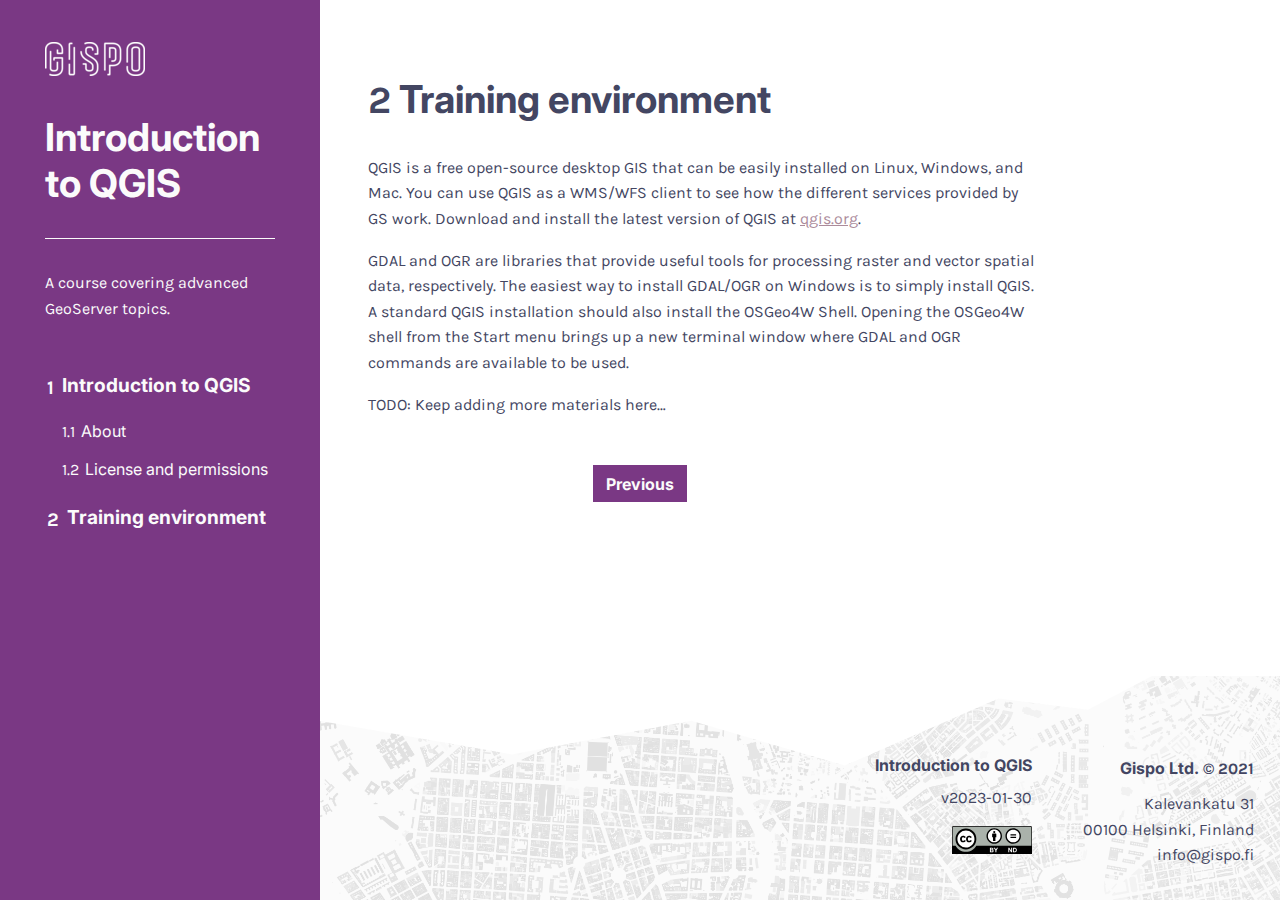
==== docs/02_env.html @ 9b4124c2 "Test output" ====
<!DOCTYPE html>
<html lang="" xml:lang="">
<head>

<!-- Based on TemplateMo 553 Xtra Blog: https://templatemo.com/tm-553-xtra-blog -->

<meta charset="utf-8" />
<meta name="generator" content="pandoc" />
<meta name="viewport" content="width=device-width, initial-scale=1" />
<meta property="og:title" content="2 Training environment | Introduction to QGIS" />
<meta property="og:type" content="book" />





<meta name="author" content="Gispo Ltd." />

<meta name="date" content="2023-01-30" />


<meta name="description" content="2 Training environment | Introduction to QGIS">

<title>2 Training environment | Introduction to QGIS</title>

<script src="libs/header-attrs-2.11/header-attrs.js"></script>
<script src="libs/accessible-code-block-0.0.1/empty-anchor.js"></script>



<link rel="stylesheet" href="custom.css" type="text/css" />

<link href="css/bootstrap.min.css" rel="stylesheet">
<link href="css/hamburgers.css" rel="stylesheet">

</head>

<body>


<div class="main-content">
<!-- special comment to mark beginning of title section for bookdown -->
<!-- bookdown comments must be in this order: title, toc, body -->

<div class="main-content-wrapper">

<div class="row">
<div class="col-sm-12">
<header class="main-toc sidebar" id="sidebar">
<div class="sidebar-wrapper">

<button class="navbar-toggle hamburger hamburger--collapse" id="navbar-toggle"
type="button" onclick="navToggle()" aria-label="Toggle navigation">
<span class="hamburger-box"><span class="hamburger-inner"></span></span>
</button>

<div class="sidebar-title-wrapper">
<img alt="Logo" width="100" src="img/gispo_white_sm.png" class="sidebar-logo">
<div class="sidebar-title"><h1>Introduction to QGIS</h1></div>
<div class="abstract-sidebar"><p>A course covering advanced GeoServer topics.</p></div>
</div>

<nav class="sidebar-nav">
<div id="TOC" class="toc">
<ul>
<li><a href="index.html#introduction-to-qgis"><span class="toc-section-number">1</span> Introduction to QGIS</a>
<ul>
<li><a href="index.html#about"><span class="toc-section-number">1.1</span> About</a></li>
<li><a href="index.html#license-and-permissions"><span class="toc-section-number">1.2</span> License and permissions</a></li>
</ul></li>
<li><a href="02_env.html#training-environment"><span class="toc-section-number">2</span> Training environment</a></li>
</ul>
</div>
</nav>
</div>
</header>
</div>
</div>
<div class="row">
<div class="col-sm-12">
<div id="training-environment" class="section level1" number="2">
<h1><span class="header-section-number">2</span> Training environment</h1>
<p>QGIS is a free open-source desktop GIS that can be easily installed on Linux, Windows, and Mac.
You can use QGIS as a WMS/WFS client to see how the different services provided by GS work.
Download and install the latest version of QGIS at <a href="https://qgis.org">qgis.org</a>.</p>
<p>GDAL and OGR are libraries that provide useful tools for processing raster and vector spatial data, respectively.
The easiest way to install GDAL/OGR on Windows is to simply install QGIS.
A standard QGIS installation should also install the OSGeo4W Shell.
Opening the OSGeo4W shell from the Start menu brings up a new terminal window where GDAL and OGR commands are available to be used.</p>
<p>TODO: Keep adding more materials here…</p>

</div>
<p style="text-align: center;">
<a href="index.html"><button class="btn btn-default">Previous</button></a>
</p>
</div>
</div>

<footer class="footer text-center">

<div class="footer-container text-center">

<div class="footer-info">
<h5 class="footer-title">Introduction to QGIS</h5>
<span class="footer-version">v2023-01-30</span>
<div class="license"><img src="img/by-nd.svg" width="80px" alt="CC-BY-ND"></div>
</div>

<div class="footer-info">
<h5 class="footer-title footer-company">Gispo Ltd.
<span class="footer-copyright-year">© 2021</span></h5>
<span class="footer-contact-info">Kalevankatu 31
<br>00100 Helsinki, Finland
<br>info@gispo.fi
</span>
</div>

</div>
</div>
</footer>
</div>


<script src="js/nav-script.js"></script>

</body>
</html>
---- docs/custom.css ----
/* Import fonts */
@import url("https://fonts.googleapis.com/css2?family=Karla:wght@300;400;700&display=swap");
@import url("https://fonts.googleapis.com/css2?family=Inter:wght@300;400;700;800&display=swap");

/* Generics */
body { overflow-x: hidden; }

p, span, li {
    color: #434662;
    font-family: 'Karla', sans-serif;
    font-size: 1em !important;
    text-align: left;
    line-height: 1.6em !important;
}

a {
    color: #ab8b9b !important;
    text-decoration: underline !important;
    background-color: transparent;
}

a:hover {
    color: #f1c3bb !important;
    text-decoration: underline;
}

h1, h2, h3, h4, h5, h6 {
    font-family: 'Inter', sans-serif !important;
    font-weight: bold !important;
    color: #434662;
    line-height: 140%;
    margin-bottom: 0.6em !important;
    margin-top: 1em !important;
}

h1 { font-size: 240% !important; }

h2 { font-size: 200% !important; }

h3 { font-size: 160% !important; }

h4 { font-size: 120% !important; }

h5 { font-size: 100% !important; }

/* Sidebar and toc */

.sidebar {
    background-color: #7a3884;
    color: #fbfbfb;
    position: fixed;
    top: 0;
    left: 0;
    bottom: 0;
    z-index: 100;
    width: 20%;
    overflow-y: visible;
}

.sidebar-wrapper {
    padding: 5% 10%;
    width: 100%;
    height: 100%;
    overflow: scroll;
}

.sidebar-wrapper::-webkit-scrollbar {
    width: 0 !important;
    background: transparent !important;
}

.sidebar-title-wrapper {
    margin: 10% 5% 20% 5%;
}

.sidebar-title {
    text-align: left !important;
}

.sidebar-title h1 {
    color: #fbfbfb !important;
}

.sidebar-title:after {
    content: "";
    background: #fbfbfb;
    height: 0.01em;
    width: auto;
    display: block;
    margin-top: 2em;
    margin-bottom: 2em;
}

.sidebar-logo {
    display: block;
    margin-bottom: 1.8em;
}

.abstract-sidebar p {
    color: #fbfbfb;
    font-size: 90%;
}

.sidebar-nav {
    margin: 0;
}

.sidebar .navbar-toggle {
    display: none;
}

#TOC ul {
    position: relative;
    padding-inline-start: 6%;
}

#TOC li {
    list-style: none;
    padding-bottom: 0.6em;
}

#TOC > ul > li > a {
    height: auto;
    font-family: 'Inter', sans-serif;
    font-size: 120%;
    font-weight: bold;
    padding-bottom: 0.6em;
    text-decoration: none !important;
}

#TOC li > a {
    color: #fbfbfb !important;
    width: 100%;
    max-width: 300px;
    display: flex;
    align-items: flex-start;
    flex-direction: row;
    justify-content: flex-start;
    font-family: 'Inter', sans-serif;
    text-decoration: none !important;
}

#TOC li > a:hover { text-decoration: underline !important; }

.toc-section-number {
    color: inherit;
    padding-right: 0.4em;
    margin-bottom: 0.2em !important;
}

/* Main content */

.main-content {
    background-color: #fff;
    display: flex;
    position: relative;
    min-height: 100vh;
    height: auto;
    width: auto;
    justify-content: space-between;
    flex-direction: column;
    align-items: stretch;
}

.main-content-wrapper { padding-bottom: 15%; }

.level1 { /* wraps around main content */
    flex: 1 0 auto;
    justify-content: space-between;
    margin-left: 20%;
    padding: 2em 3em;
    max-width: 60%;
    height: auto;
}
.level1 img {
    max-width: 100%;
    padding: 1em 0;
}

.level1 .figure { padding: 1em 0; }

.level1 p, .level1 span { margin-bottom: 1rem !important; }

/* Title */

#title-container {
    text-align: left;
    margin-left: 20%;
    padding: 2em 3em;
}

#title-container:after {
    content: "";
    background: #434662;
    display: block;
    position: relative;
    height: 0.01em;
    width: auto;
    margin-top: 2em;
}

/* Buttons */

.btn {
    font-weight: bold !important;
    font-family: 'Inter', sans-serif;
    color: #fbfbfb !important;
    background-color: #7a3884 !important;
    border: none !important;
    padding: 0.4em 0.8em !important;
    border-radius: 0 !important;
}

.btn:hover {
    color: #fbfbfb !important;
    text-decoration: none;
    background-color: #ab8b9b !important;
}

/* Footer */

.footer {
    display: flex;
    position: absolute;
    bottom: 0;
    width: 100%;
    height: auto;
    padding-top: 4em;
    padding-bottom: 2em;
    flex-shrink: 0;
    margin: 0;
    flex-direction: column;
    align-items: flex-end;
}

.footer:before {
    content: "";
    background-image: url(img/Gispo_tausta.png);
    background-repeat: no-repeat;
    background-size: cover;
    display: block;
    position: absolute;
    left: 0;
    top: 0;
    width: 100%;
    height: 100%;
    opacity: 0.4;
    z-index: 1;
    clip-path: polygon(0 10%, 20% 15%, 40% 35%, 54% 20%, 66% 40%, 78% 10%, 85% 15%, 90% 0%, 100% 0, 100% 100%, 0 100%);
}

.footer-container {
    display: flex;
    align-items: flex-start;
    justify-content: space-around;
    z-index: 2;
}

.footer-info {
    padding: 0 1.6em;
    text-align: right;
}

.footer-version { position: relative; }

.license { padding-top: 10%; }

.footer-contact {
    margin: 0 20px;
}
.footer-contact-info {
    display: block;
    text-align: right;
}

.footer-copyright-year { font-size: 0.5rem; }

/* Content boxes */

.hint-box {
    background: #7a3884;
    padding: 10px;
    border: none;
    margin-bottom: 1rem;
}

.hint-box p {
    color: #fbfbfb;
    margin: 0 !important;
}

.note-box {
    background: #edc949;
    padding: 10px;
    border: none;
    margin-bottom: 1rem;
}

.note-box p {
    color: #444444;
    margin: 0 !important;
}

/* Media queries */
@media (max-width: 1540px) {
    .sidebar { width: 320px; }
    .main-content-wrapper { padding-bottom: 200px; }
    #title-container { margin-left: 320px; }
    .level1 {
        margin-left: 320px;
        width: calc(100% - 320px);
    }
}

@media (max-width: 1199px) and (min-width: 992px) { .level1 { padding: 80px 40px 25px; } }

/* Hide sidebar */
@media (max-width: 991px) {
    .sidebar {
        width: 320px;
        left: -320px;
        transition: all 0.3s ease;
    }

    .sidebar.show { left: 0; }
    .sidebar-wrapper { padding: 15px; }

    .sidebar .navbar-toggle {
        display: inline-block;
        position: fixed;
        left: 20px;
        padding: 10px 15px;
        transition: all 0.3s ease;
        border-radius: 0;
        outline: none;
    }


    #title-container { margin-left: 0; }
    .level1 {
        margin-left: 0;
        padding: 50px 40px;
        width: 100%;
        max-width: none;
    }
    .footer { margin-left: 0; }
}

@media (max-width: 767px) {
    .level1 { padding: 60px 10px; }
}
---- docs/css/hamburgers.css ----
/*!
 * Hamburgers
 * @description Tasty CSS-animated hamburgers
 * @author Jonathan Suh @jonsuh
 * @site https://jonsuh.com/hamburgers
 * @link https://github.com/jonsuh/hamburgers
 */
.hamburger {
  padding: 15px 15px;
  display: inline-block;
  cursor: pointer;
  transition-property: opacity, filter;
  transition-duration: 0.15s;
  transition-timing-function: linear;
  font: inherit;
  color: inherit;
  text-transform: none;
  background-color: transparent;
  border: 0;
  margin: 0;
  overflow: visible; }
  .hamburger:hover {
    opacity: 0.7; }
  .hamburger.is-active:hover {
    opacity: 0.7; }
  .hamburger.is-active .hamburger-inner,
  .hamburger.is-active .hamburger-inner::before,
  .hamburger.is-active .hamburger-inner::after {
    background-color: #fbfbfb; }

.hamburger-box {
  width: 40px;
  height: 24px;
  display: inline-block;
  position: relative; }

.hamburger-inner {
  display: block;
  top: 50%;
  margin-top: -2px; }
  .hamburger-inner, .hamburger-inner::before, .hamburger-inner::after {
    width: 40px;
    height: 4px;
    background-color: #000;
    border-radius: 4px;
    position: absolute;
    transition-property: transform;
    transition-duration: 0.15s;
    transition-timing-function: ease; }
  .hamburger-inner::before, .hamburger-inner::after {
    content: "";
    display: block; }
  .hamburger-inner::before {
    top: -10px; }
  .hamburger-inner::after {
    bottom: -10px; }

/*
   * Arrow
   */
.hamburger--arrow.is-active .hamburger-inner::before {
  transform: translate3d(-8px, 0, 0) rotate(-45deg) scale(0.7, 1); }

.hamburger--arrow.is-active .hamburger-inner::after {
  transform: translate3d(-8px, 0, 0) rotate(45deg) scale(0.7, 1); }

/*
   * Collapse
   */
.hamburger--collapse .hamburger-inner {
  top: auto;
  bottom: 0;
  transition-duration: 0.13s;
  transition-delay: 0.13s;
  transition-timing-function: cubic-bezier(0.55, 0.055, 0.675, 0.19); }
  .hamburger--collapse .hamburger-inner::after {
    top: -20px;
    transition: top 0.2s 0.2s cubic-bezier(0.33333, 0.66667, 0.66667, 1), opacity 0.1s linear; }
  .hamburger--collapse .hamburger-inner::before {
    transition: top 0.12s 0.2s cubic-bezier(0.33333, 0.66667, 0.66667, 1), transform 0.13s cubic-bezier(0.55, 0.055, 0.675, 0.19); }

.hamburger--collapse.is-active .hamburger-inner {
  transform: translate3d(0, -10px, 0) rotate(-45deg);
  transition-delay: 0.22s;
  transition-timing-function: cubic-bezier(0.215, 0.61, 0.355, 1); }
  .hamburger--collapse.is-active .hamburger-inner::after {
    top: 0;
    opacity: 0;
    transition: top 0.2s cubic-bezier(0.33333, 0, 0.66667, 0.33333), opacity 0.1s 0.22s linear; }
  .hamburger--collapse.is-active .hamburger-inner::before {
    top: 0;
    transform: rotate(-90deg);
    transition: top 0.1s 0.16s cubic-bezier(0.33333, 0, 0.66667, 0.33333), transform 0.13s 0.25s cubic-bezier(0.215, 0.61, 0.355, 1); }
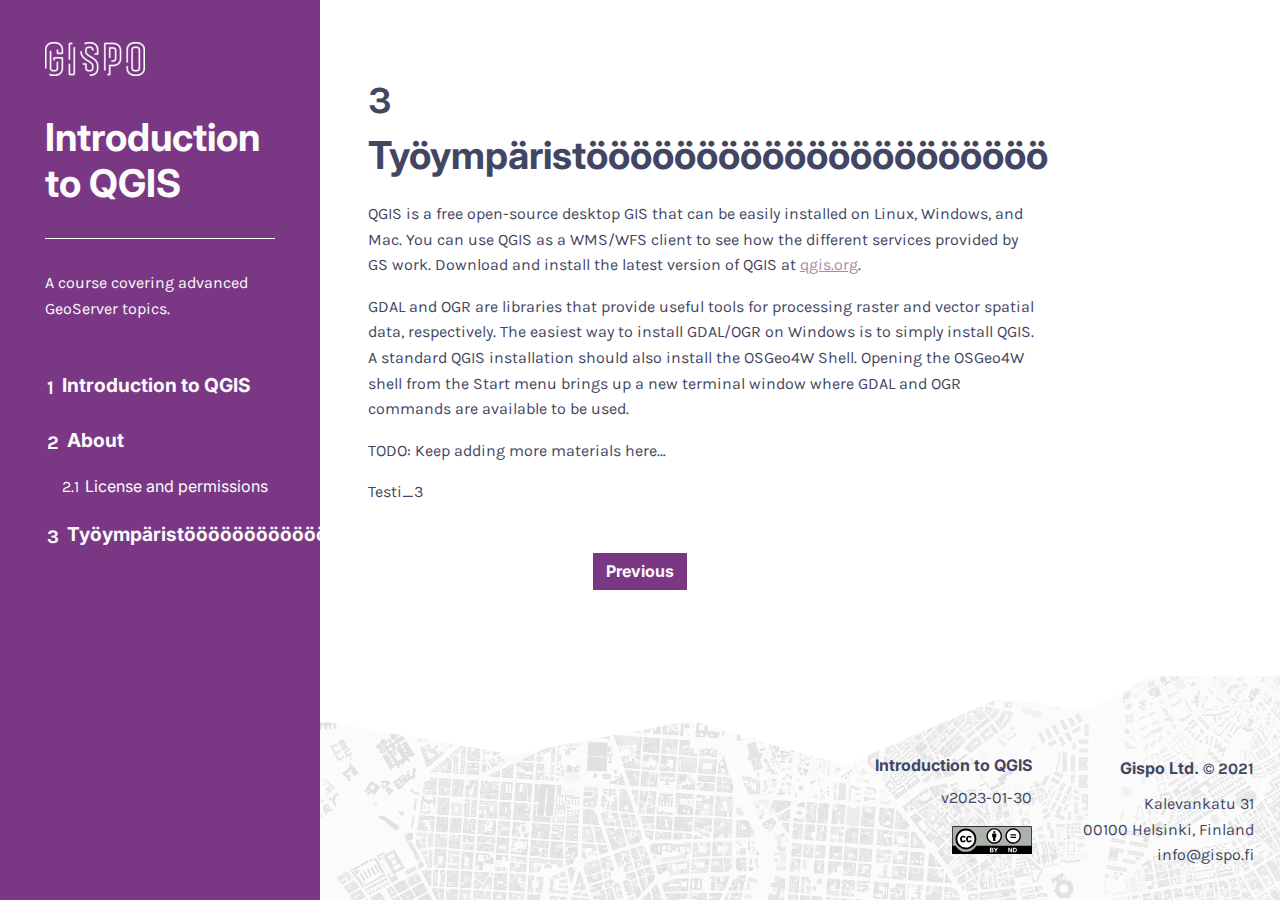
==== commit e4871199: "Automatic: Update docs" ====
--- a/docs/02_env.html
+++ b/docs/02_env.html
@@ -7,7 +7,7 @@
 <meta charset="utf-8" />
 <meta name="generator" content="pandoc" />
 <meta name="viewport" content="width=device-width, initial-scale=1" />
-<meta property="og:title" content="2 Training environment | Introduction to QGIS" />
+<meta property="og:title" content="3 Työympäristööööööööööööööööööööö | Introduction to QGIS" />
 <meta property="og:type" content="book" />
 
 
@@ -19,9 +19,9 @@
 <meta name="date" content="2023-01-30" />
 
 
-<meta name="description" content="2 Training environment | Introduction to QGIS">
+<meta name="description" content="3 Työympäristööööööööööööööööööööö | Introduction to QGIS">
 
-<title>2 Training environment | Introduction to QGIS</title>
+<title>3 Työympäristööööööööööööööööööööö | Introduction to QGIS</title>
 
 <script src="libs/header-attrs-2.11/header-attrs.js"></script>
 <script src="libs/accessible-code-block-0.0.1/empty-anchor.js"></script>
@@ -63,12 +63,12 @@
 <nav class="sidebar-nav">
 <div id="TOC" class="toc">
 <ul>
-<li><a href="index.html#introduction-to-qgis"><span class="toc-section-number">1</span> Introduction to QGIS</a>
+<li><a href="index.html#introduction-to-qgis"><span class="toc-section-number">1</span> Introduction to QGIS</a></li>
+<li><a href="index.html#about"><span class="toc-section-number">2</span> About</a>
 <ul>
-<li><a href="index.html#about"><span class="toc-section-number">1.1</span> About</a></li>
-<li><a href="index.html#license-and-permissions"><span class="toc-section-number">1.2</span> License and permissions</a></li>
+<li><a href="index.html#license-and-permissions"><span class="toc-section-number">2.1</span> License and permissions</a></li>
 </ul></li>
-<li><a href="02_env.html#training-environment"><span class="toc-section-number">2</span> Training environment</a></li>
+<li><a href="02_env.html#työympäristööööööööööööööööööööö"><span class="toc-section-number">3</span> Työympäristööööööööööööööööööööö</a></li>
 </ul>
 </div>
 </nav>
@@ -78,8 +78,8 @@
 </div>
 <div class="row">
 <div class="col-sm-12">
-<div id="training-environment" class="section level1" number="2">
-<h1><span class="header-section-number">2</span> Training environment</h1>
+<div id="työympäristööööööööööööööööööööö" class="section level1" number="3">
+<h1><span class="header-section-number">3</span> Työympäristööööööööööööööööööööö</h1>
 <p>QGIS is a free open-source desktop GIS that can be easily installed on Linux, Windows, and Mac.
 You can use QGIS as a WMS/WFS client to see how the different services provided by GS work.
 Download and install the latest version of QGIS at <a href="https://qgis.org">qgis.org</a>.</p>
@@ -88,6 +88,7 @@
 A standard QGIS installation should also install the OSGeo4W Shell.
 Opening the OSGeo4W shell from the Start menu brings up a new terminal window where GDAL and OGR commands are available to be used.</p>
 <p>TODO: Keep adding more materials here…</p>
+<p>Testi_3</p>
 
 </div>
 <p style="text-align: center;">
